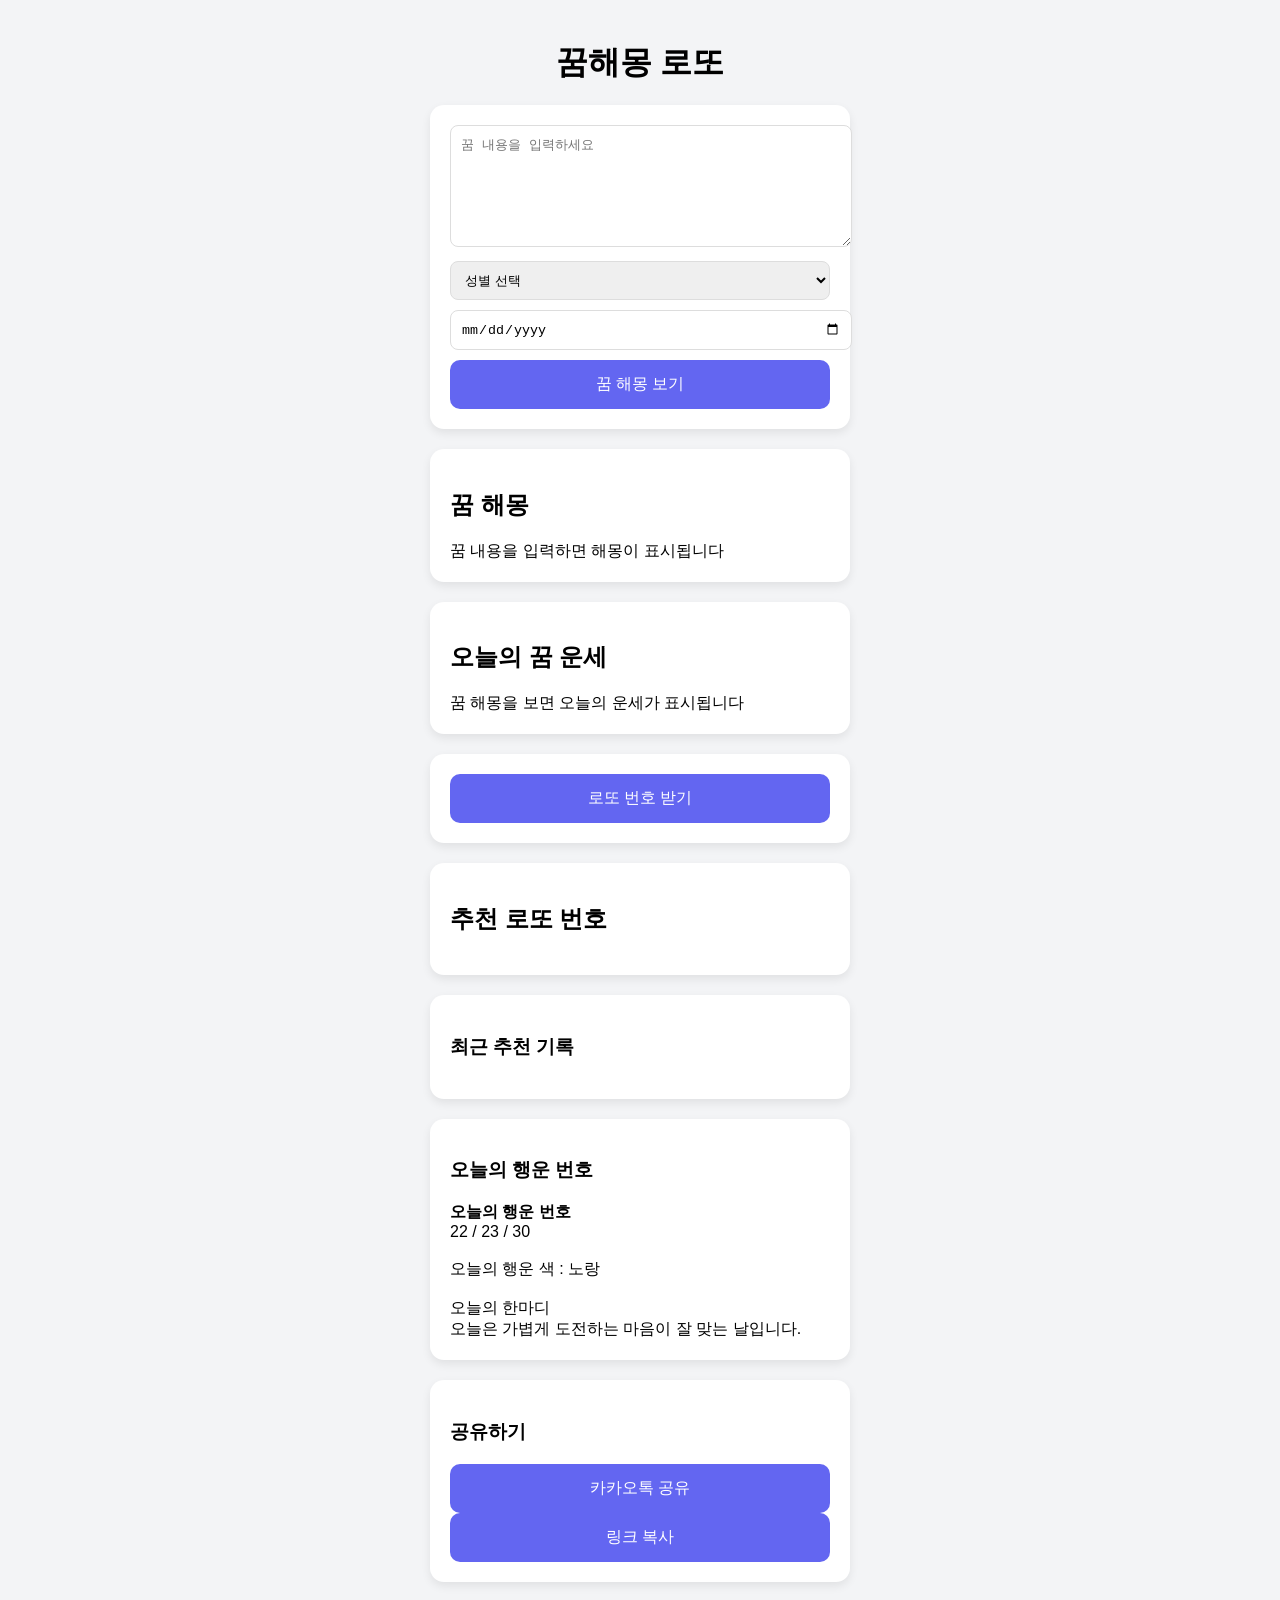
==== index.html @ 497e5b8d "Add files via upload" ====
<!DOCTYPE html>
<html lang="ko">
<head>

<meta charset="UTF-8">
<meta name="viewport" content="width=device-width, initial-scale=1.0">

<title>꿈해몽 로또</title>

<link rel="stylesheet" href="style.css">

</head>

<body>

<div class="app">

<h1>꿈해몽 로또</h1>

<div class="card">

<textarea id="dreamInput" placeholder="꿈 내용을 입력하세요"></textarea>

<select id="gender">
<option value="">성별 선택</option>
<option value="male">남성</option>
<option value="female">여성</option>
</select>

<input type="date" id="birth">

<button onclick="showInterpretation()">꿈 해몽 보기</button>

</div>


<div class="card">

<h2>꿈 해몽</h2>

<div id="dreamResult">
꿈 내용을 입력하면 해몽이 표시됩니다
</div>

</div>


<div class="card">

<h2>오늘의 꿈 운세</h2>

<div id="luckResult">
꿈 해몽을 보면 오늘의 운세가 표시됩니다
</div>

</div>


<div class="card">

<button onclick="startLotto()">로또 번호 받기</button>

</div>


<div class="card">

<h2>추천 로또 번호</h2>

<div id="lottoNumbers"></div>

<div id="lottoAdArea"></div>

<div id="numberReason"></div>

</div>


<div class="card">

<h3>최근 추천 기록</h3>

<div id="history"></div>

</div>


<div class="card">

<h3>오늘의 행운 번호</h3>

<div id="todayLuckyCard"></div>

</div>


<div class="card">

<h3>공유하기</h3>

<button onclick="shareKakao()">카카오톡 공유</button>
<button onclick="shareLink()">링크 복사</button>

</div>

</div>

<script src="script.js"></script>

</body>
</html>
---- style.css ----
body{

margin:0;
background:#f3f4f6;
font-family:sans-serif;

display:flex;
justify-content:center;

}

.app{

width:100%;
max-width:420px;
padding:20px;

}

h1{

text-align:center;
margin-bottom:20px;

}

.card{

background:white;
padding:20px;
border-radius:14px;
margin-bottom:20px;
box-shadow:0 4px 10px rgba(0,0,0,0.08);

}

textarea{

width:100%;
height:100px;
padding:10px;
border-radius:8px;
border:1px solid #ddd;
margin-bottom:10px;

}

select,input{

width:100%;
padding:10px;
border-radius:8px;
border:1px solid #ddd;
margin-bottom:10px;

}

button{

width:100%;
padding:14px;

border:none;
border-radius:10px;

background:#6366f1;
color:white;

font-size:16px;

cursor:pointer;

}

button:hover{

background:#4f46e5;

}

.lottoLine{

display:flex;
gap:10px;
margin-bottom:10px;

}

.historyItem{

background:#f9fafb;
padding:8px;
border-radius:6px;
margin-bottom:5px;

font-size:14px;

}

.ball{

width:46px;
height:46px;

border-radius:50%;

display:flex;
align-items:center;
justify-content:center;

font-weight:bold;
color:white;

font-size:16px;

animation: pop 0.4s ease;

}

/* 로또 번호 색상 */

.ball.yellow{background:#fbc400;}
.ball.blue{background:#69c8f2;}
.ball.red{background:#ff7272;}
.ball.gray{background:#aaaaaa;}
.ball.green{background:#b0d840;}

@keyframes pop{

0%{
transform:scale(0);
}

100%{
transform:scale(1);
}

}
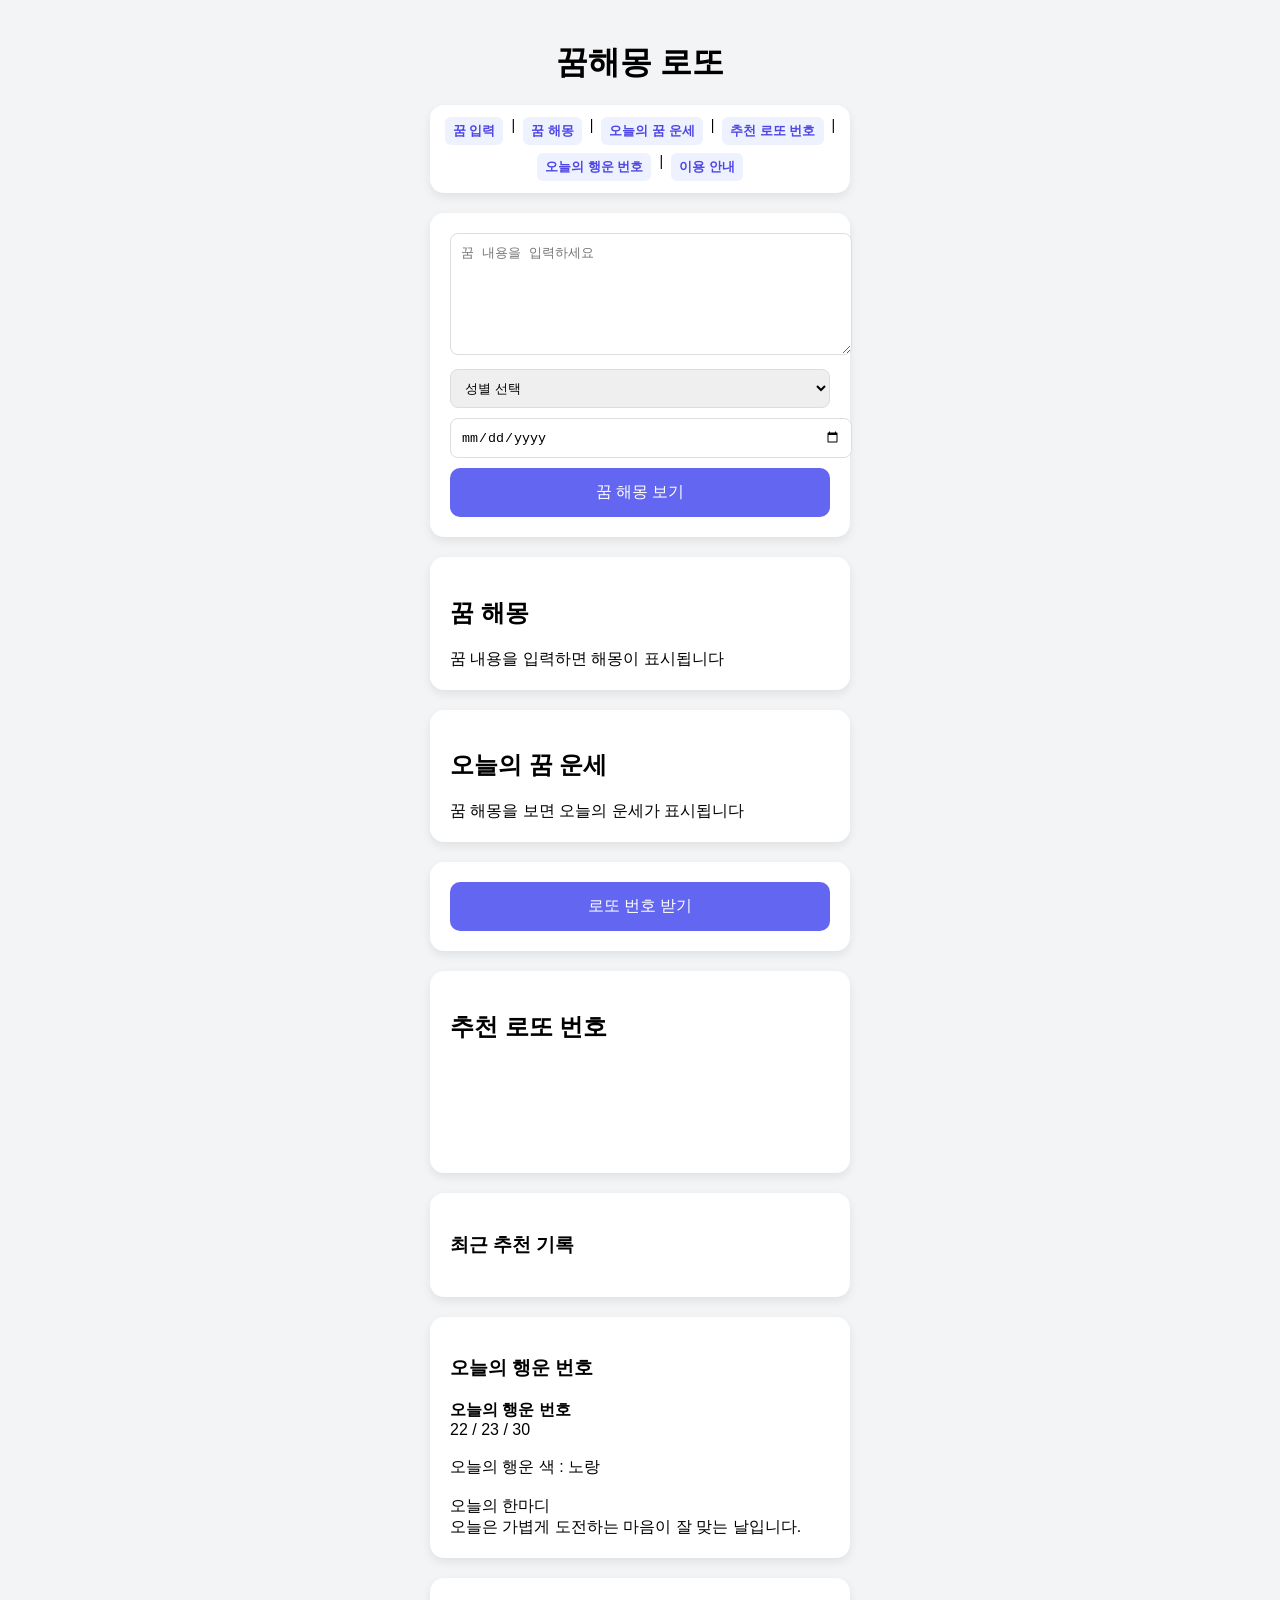
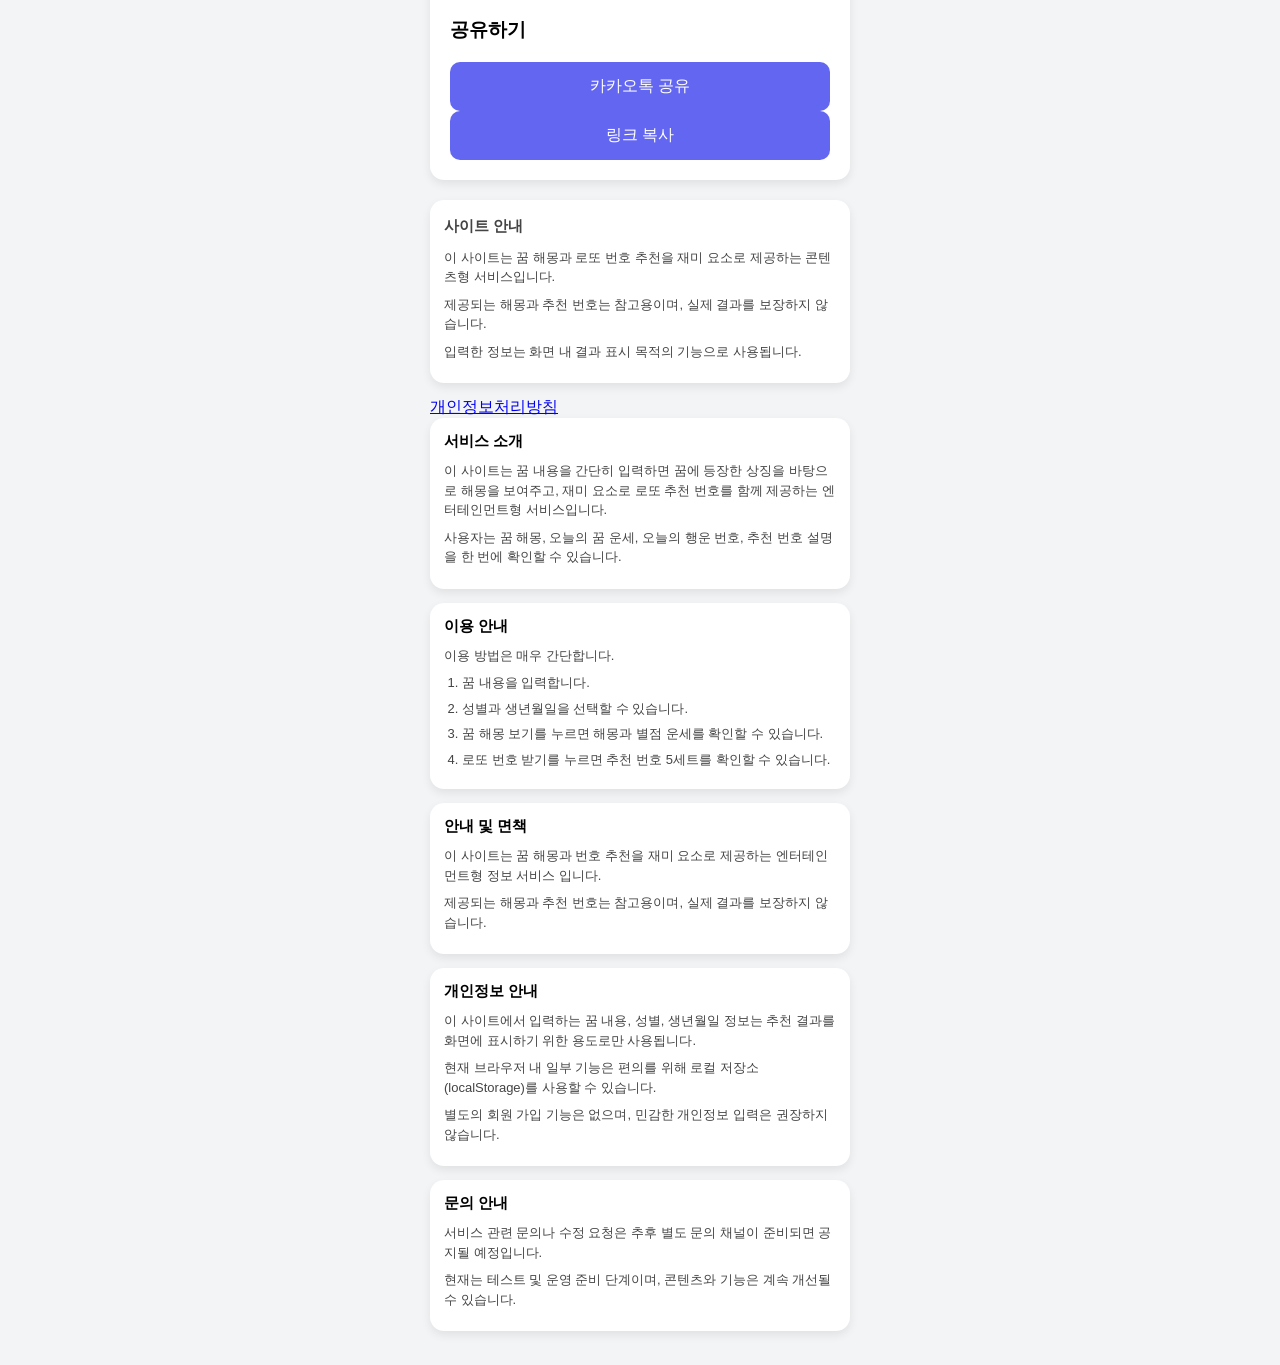
==== commit 46eda338: "Add files via upload" ====
--- a/index.html
+++ b/index.html
@@ -17,7 +17,19 @@
 
 <h1>꿈해몽 로또</h1>
 
-<div class="card">
+<!-- 상단 간단 메뉴 추가 -->
+<div class="card" id="topNav">
+  <nav>
+    <a href="#dreamForm">꿈 입력</a> |
+    <a href="#dreamInterpretation">꿈 해몽</a> |
+    <a href="#dreamFortune">오늘의 꿈 운세</a> |
+    <a href="#lottoSection">추천 로또 번호</a> |
+    <a href="#luckySection">오늘의 행운 번호</a> |
+    <a href="#siteFooter">이용 안내</a>
+  </nav>
+</div>
+
+<div class="card" id="dreamForm">
 
 <textarea id="dreamInput" placeholder="꿈 내용을 입력하세요"></textarea>
 
@@ -34,7 +46,7 @@
 </div>
 
 
-<div class="card">
+<div class="card" id="dreamInterpretation">
 
 <h2>꿈 해몽</h2>
 
@@ -45,7 +57,7 @@
 </div>
 
 
-<div class="card">
+<div class="card" id="dreamFortune">
 
 <h2>오늘의 꿈 운세</h2>
 
@@ -63,13 +75,26 @@
 </div>
 
 
-<div class="card">
+<div class="card" id="lottoSection">
 
 <h2>추천 로또 번호</h2>
 
 <div id="lottoNumbers"></div>
 
 <div id="lottoAdArea"></div>
+
+<script async src="https://pagead2.googlesyndication.com/pagead/js/adsbygoogle.js?client=ca-pub-2084458267795230"
+     crossorigin="anonymous"></script>
+<!-- lotto_loading_ad_display -->
+<ins class="adsbygoogle"
+     style="display:block"
+     data-ad-client="ca-pub-2084458267795230"
+     data-ad-slot="2080815222"
+     data-ad-format="auto"
+     data-full-width-responsive="true"></ins>
+<script>
+     (adsbygoogle = window.adsbygoogle || []).push({});
+</script>
 
 <div id="numberReason"></div>
 
@@ -85,7 +110,7 @@
 </div>
 
 
-<div class="card">
+<div class="card" id="luckySection">
 
 <h3>오늘의 행운 번호</h3>
 
@@ -103,6 +128,16 @@
 
 </div>
 
+<!-- 하단 안내 추가 -->
+<div class="card" id="siteFooter">
+  <h3>사이트 안내</h3>
+  <p>이 사이트는 꿈 해몽과 로또 번호 추천을 재미 요소로 제공하는 콘텐츠형 서비스입니다.</p>
+  <p>제공되는 해몽과 추천 번호는 참고용이며, 실제 결과를 보장하지 않습니다.</p>
+  <p>입력한 정보는 화면 내 결과 표시 목적의 기능으로 사용됩니다.</p>
+</div>
+
+<a href="privacy.html">개인정보처리방침</a>
+
 </div>
 
 <script src="script.js"></script>
--- a/style.css
+++ b/style.css
@@ -135,4 +135,201 @@
 transform:scale(1);
 }
 
+}
+
+/* ===============================
+상단 메뉴 스타일 (AdSense 승인용 네비게이션)
+=============================== */
+
+#topNav nav{
+display:flex;
+flex-wrap:wrap;
+gap:10px;
+justify-content:center;
+font-size:14px;
+}
+
+#topNav a{
+text-decoration:none;
+color:#4f46e5;
+font-weight:600;
+padding:6px 10px;
+border-radius:6px;
+background:#eef2ff;
+}
+
+#topNav a:hover{
+background:#e0e7ff;
+}
+
+
+/* ===============================
+사이트 안내 영역
+=============================== */
+
+#siteFooter{
+
+font-size:14px;
+line-height:1.6;
+color:#444;
+
+}
+
+#siteFooter p{
+
+margin-bottom:10px;
+
+}
+
+
+/* ===============================
+AdSense 광고 영역 스타일
+=============================== */
+
+#lottoAdArea{
+
+margin-top:10px;
+text-align:center;
+
+min-height:90px;
+
+}
+
+
+/* ===============================
+모바일 대응
+=============================== */
+
+@media (max-width:480px){
+
+#topNav nav{
+font-size:13px;
+gap:6px;
+}
+
+}
+
+/* ===============================
+승인용 안내 카드 가독성 개선
+=============================== */
+
+#adsenseReadyIntro,
+#adsenseReadyGuide,
+#adsenseReadyNotice,
+#adsenseReadyPrivacy,
+#adsenseReadyContact,
+#siteFooter{
+
+padding:14px;
+margin-bottom:14px;
+
+}
+
+#adsenseReadyIntro h3,
+#adsenseReadyGuide h3,
+#adsenseReadyNotice h3,
+#adsenseReadyPrivacy h3,
+#adsenseReadyContact h3,
+#siteFooter h3{
+
+font-size:15px;
+margin-top:0;
+margin-bottom:10px;
+
+}
+
+#adsenseReadyIntro p,
+#adsenseReadyGuide p,
+#adsenseReadyNotice p,
+#adsenseReadyPrivacy p,
+#adsenseReadyContact p,
+#siteFooter p{
+
+font-size:13px;
+line-height:1.5;
+margin:0 0 8px 0;
+color:#444;
+
+}
+
+#adsenseReadyGuide ol{
+
+padding-left:18px;
+margin:0;
+
+}
+
+#adsenseReadyGuide li{
+
+font-size:13px;
+line-height:1.5;
+margin-bottom:6px;
+color:#444;
+
+}
+
+
+/* ===============================
+상단 메뉴도 조금 더 컴팩트하게
+=============================== */
+
+#topNav{
+
+padding:12px;
+
+}
+
+#topNav nav{
+gap:8px;
+}
+
+#topNav a{
+font-size:13px;
+padding:5px 8px;
+}
+
+
+/* ===============================
+모바일에서 더 답답하지 않게
+=============================== */
+
+@media (max-width:480px){
+
+#adsenseReadyIntro,
+#adsenseReadyGuide,
+#adsenseReadyNotice,
+#adsenseReadyPrivacy,
+#adsenseReadyContact,
+#siteFooter{
+
+padding:12px;
+margin-bottom:12px;
+
+}
+
+#adsenseReadyIntro h3,
+#adsenseReadyGuide h3,
+#adsenseReadyNotice h3,
+#adsenseReadyPrivacy h3,
+#adsenseReadyContact h3,
+#siteFooter h3{
+
+font-size:14px;
+margin-bottom:8px;
+
+}
+
+#adsenseReadyIntro p,
+#adsenseReadyGuide p,
+#adsenseReadyNotice p,
+#adsenseReadyPrivacy p,
+#adsenseReadyContact p,
+#siteFooter p,
+#adsenseReadyGuide li{
+
+font-size:12px;
+line-height:1.45;
+
+}
+
 }
